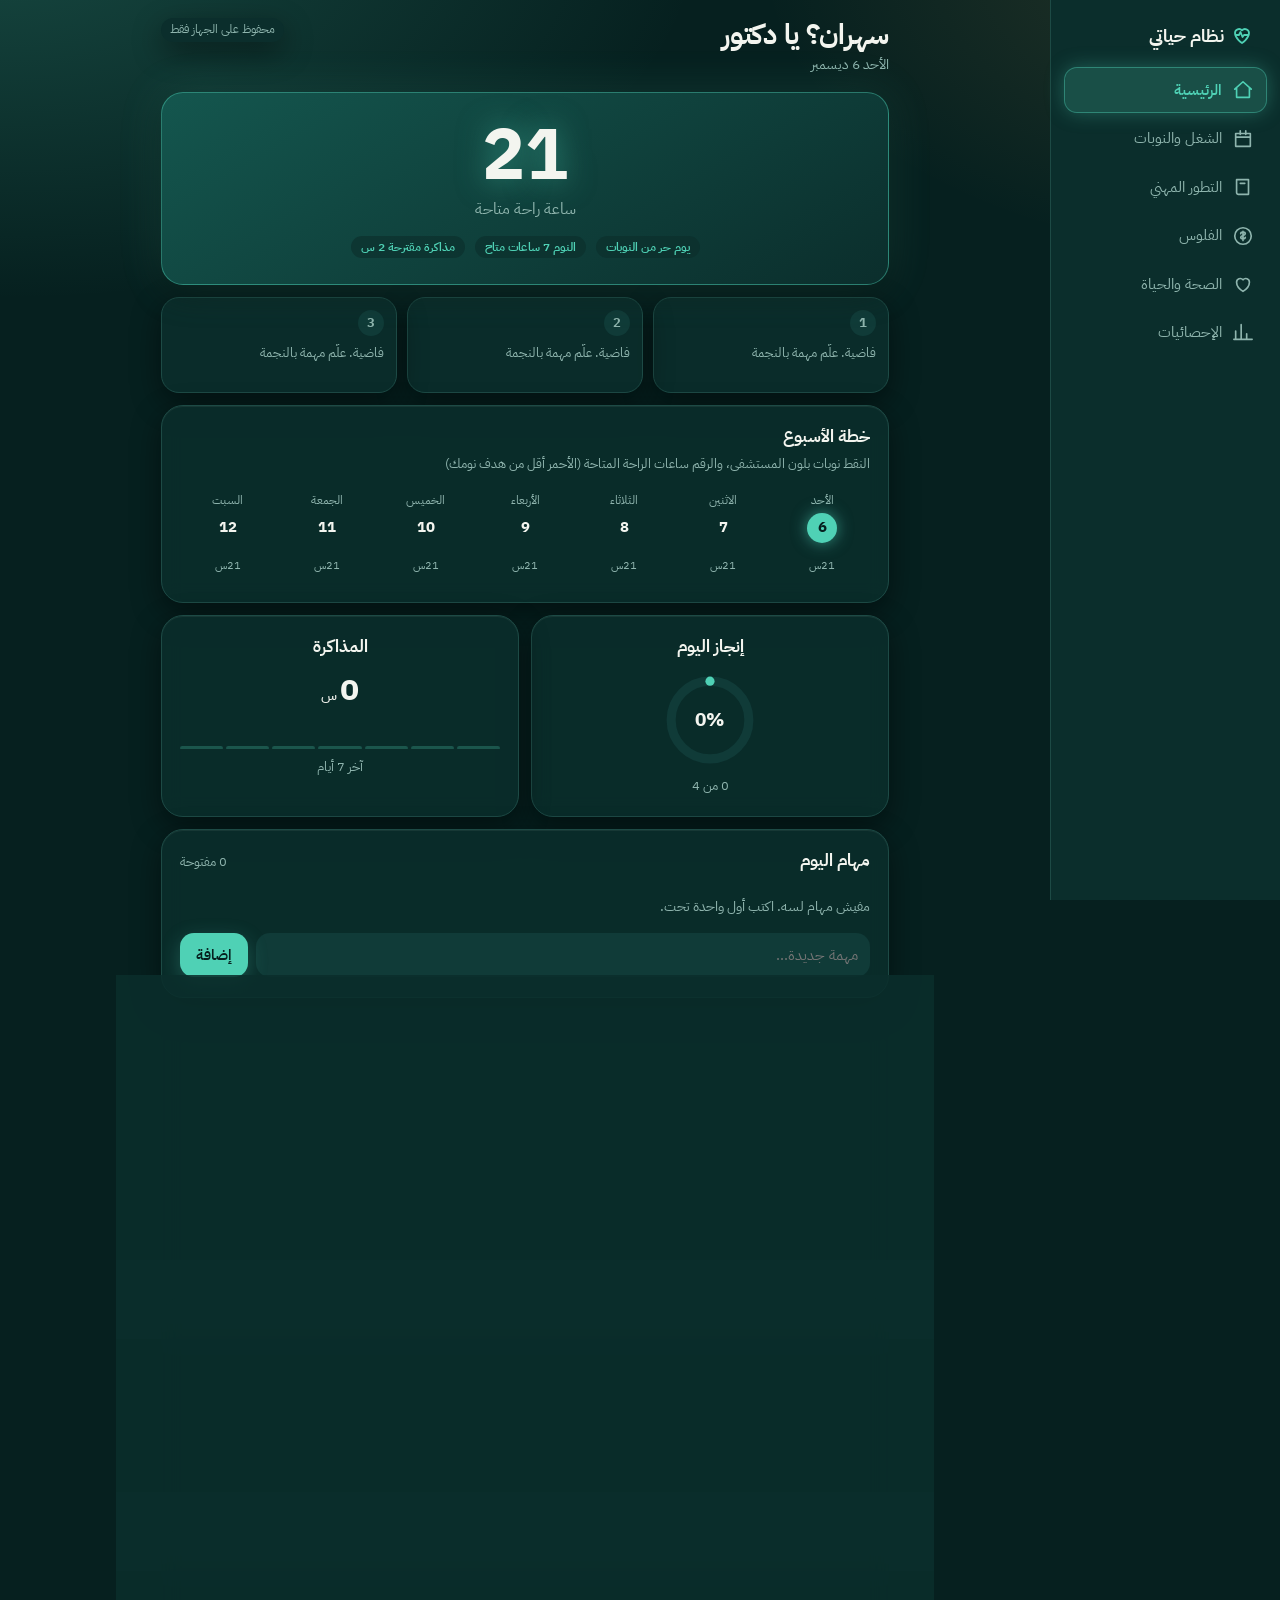
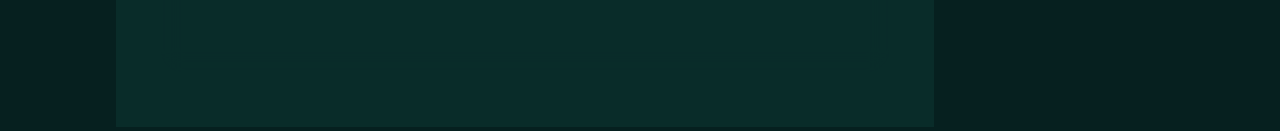
==== index.html @ 26791e23 "Add index.html loader for GitHub Pages Co-Authored-By: Claude Sonnet 5.5 <noreply@anthropic.com> Cla" ====
<!doctype html>
<html lang="ar" dir="rtl"><head><meta charset="utf-8"><meta name="viewport" content="width=device-width,initial-scale=1,viewport-fit=cover"><title>نظام حياتي</title></head>
<body style="background:#06201F">
<script>
/* Assembles the app from src/ at load time (same output as build.py). */
(async()=>{
  const g=p=>fetch('src/'+p).then(r=>{if(!r.ok)throw new Error(p);return r.text()});
  try{
    const [t,c,a,b]=await Promise.all([g('template.html'),g('style.css'),g('app-1.js'),g('app-2.js')]);
    const html='<!doctype html><html lang="ar" dir="rtl"><head><meta charset="utf-8"><meta name="viewport" content="width=device-width,initial-scale=1,viewport-fit=cover"></head><body>'+t.split('/*STYLE*/').join(c).split('/*SCRIPT*/').join(a+b)+'</body></html>';
    document.open();document.write(html);document.close();
  }catch(e){document.body.textContent='تعذّر تحميل التطبيق: '+e.message}
})();
</script>
</body></html>
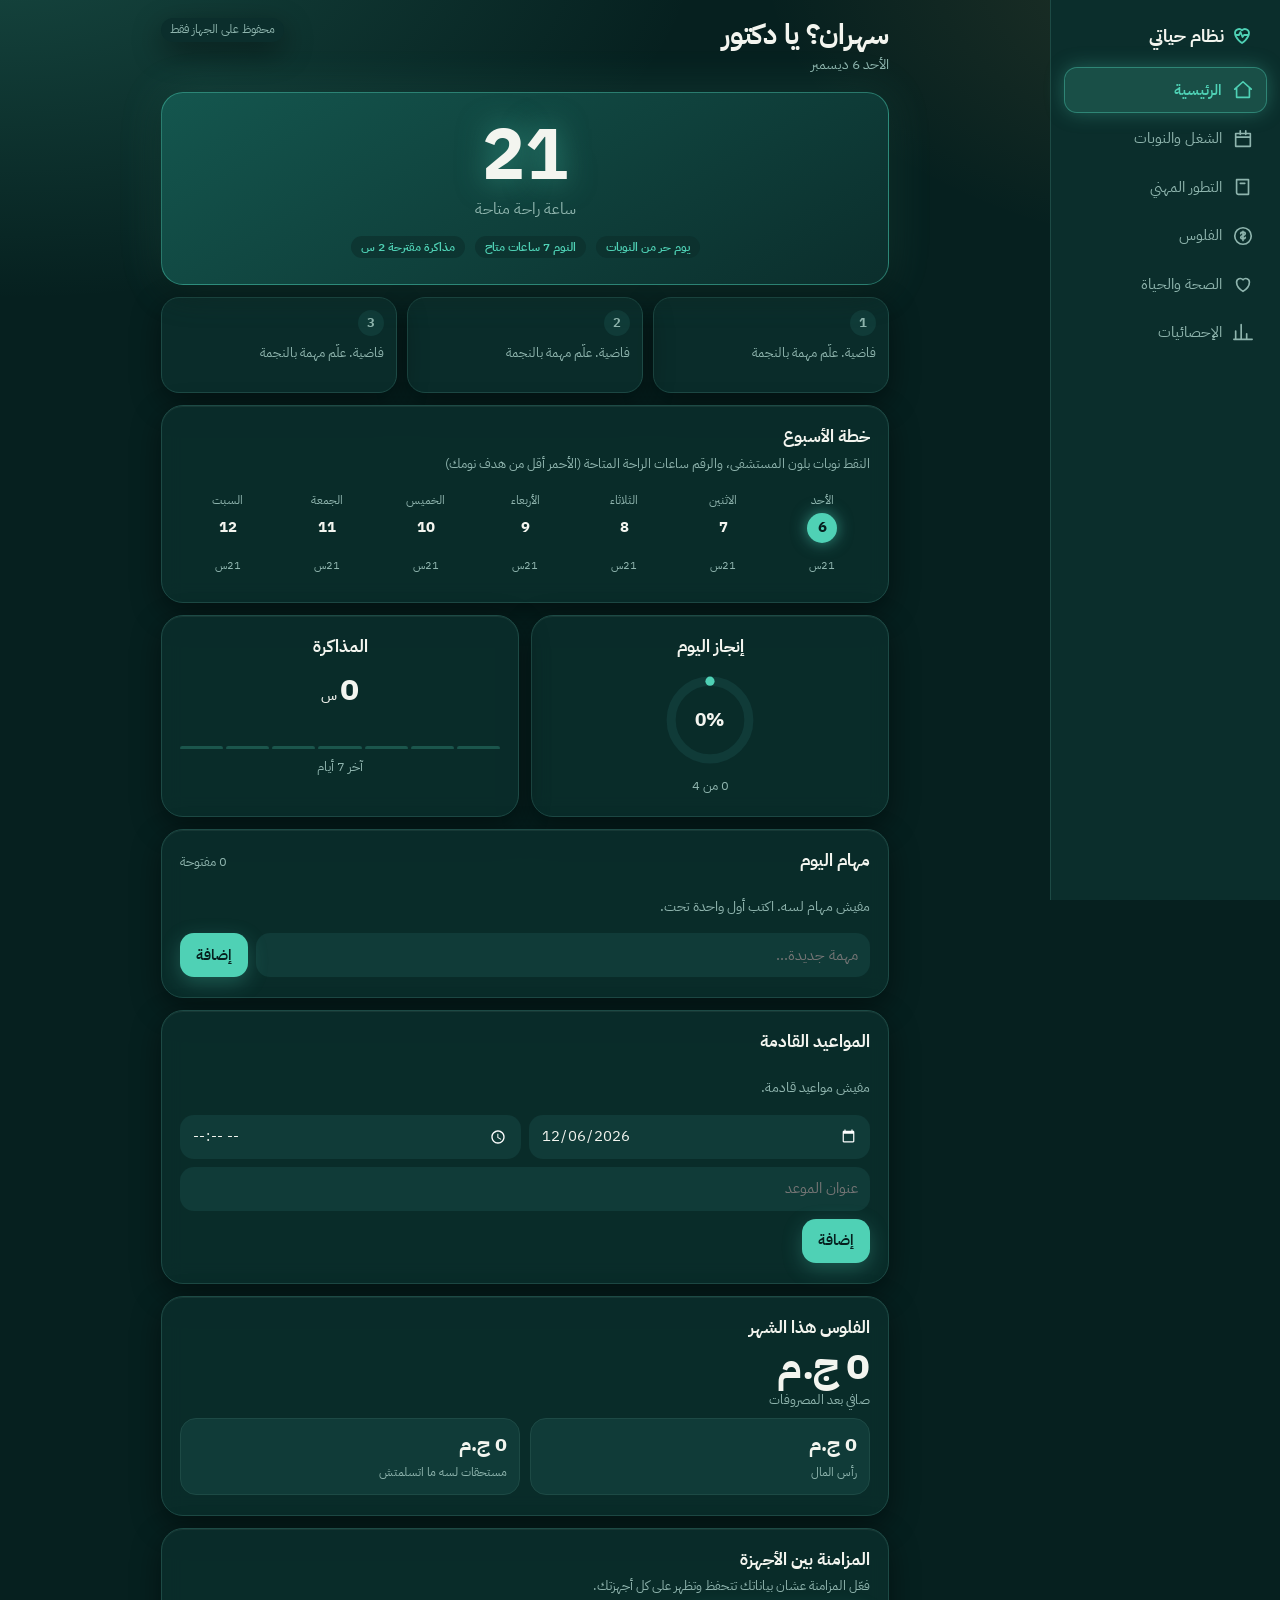
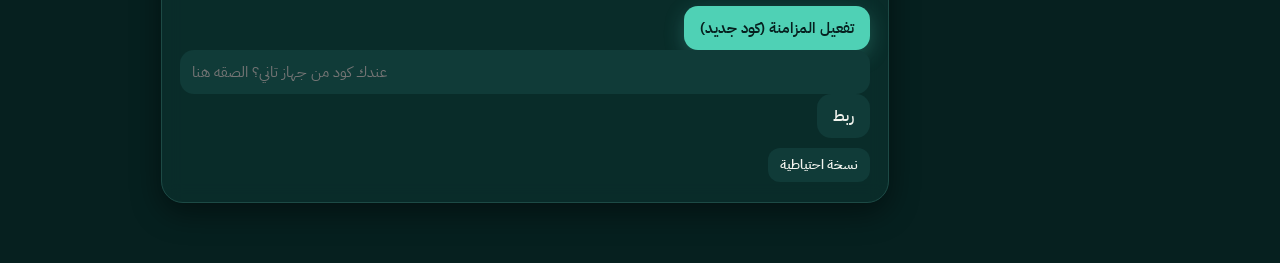
==== commit ec2fdc78: "Make the app installable (PWA): manifest, service worker, icons Co-Authored-By: Claude Sonnet 5.5 <n" ====
--- a/index.html
+++ b/index.html
@@ -1,13 +1,16 @@
 <!doctype html>
-<html lang="ar" dir="rtl"><head><meta charset="utf-8"><meta name="viewport" content="width=device-width,initial-scale=1,viewport-fit=cover"><title>نظام حياتي</title></head>
+<html lang="ar" dir="rtl"><head><meta charset="utf-8"><meta name="viewport" content="width=device-width,initial-scale=1,viewport-fit=cover"><title>نظام حياتي</title>
+<link rel="manifest" href="manifest.webmanifest"><link rel="apple-touch-icon" href="icons/icon-180.png"><meta name="theme-color" content="#06201F"><meta name="mobile-web-app-capable" content="yes"><meta name="apple-mobile-web-app-capable" content="yes"><meta name="apple-mobile-web-app-title" content="نظام حياتي"><meta name="apple-mobile-web-app-status-bar-style" content="black-translucent"></head>
 <body style="background:#06201F">
 <script>
+if('serviceWorker' in navigator)navigator.serviceWorker.register('sw.js').catch(function(){});
 /* Assembles the app from src/ at load time (same output as build.py). */
 (async()=>{
   const g=p=>fetch('src/'+p).then(r=>{if(!r.ok)throw new Error(p);return r.text()});
   try{
     const [t,c,a,b]=await Promise.all([g('template.html'),g('style.css'),g('app-1.js'),g('app-2.js')]);
-    const html='<!doctype html><html lang="ar" dir="rtl"><head><meta charset="utf-8"><meta name="viewport" content="width=device-width,initial-scale=1,viewport-fit=cover"></head><body>'+t.split('/*STYLE*/').join(c).split('/*SCRIPT*/').join(a+b)+'</body></html>';
+    const head='<meta charset="utf-8"><meta name="viewport" content="width=device-width,initial-scale=1,viewport-fit=cover"><link rel="manifest" href="manifest.webmanifest"><link rel="apple-touch-icon" href="icons/icon-180.png"><meta name="theme-color" content="#06201F"><meta name="mobile-web-app-capable" content="yes"><meta name="apple-mobile-web-app-capable" content="yes"><meta name="apple-mobile-web-app-title" content="نظام حياتي"><meta name="apple-mobile-web-app-status-bar-style" content="black-translucent">';
+    const html='<!doctype html><html lang="ar" dir="rtl"><head>'+head+'</head><body>'+t.split('/*STYLE*/').join(c).split('/*SCRIPT*/').join(a+b)+'</body></html>';
     document.open();document.write(html);document.close();
   }catch(e){document.body.textContent='تعذّر تحميل التطبيق: '+e.message}
 })();
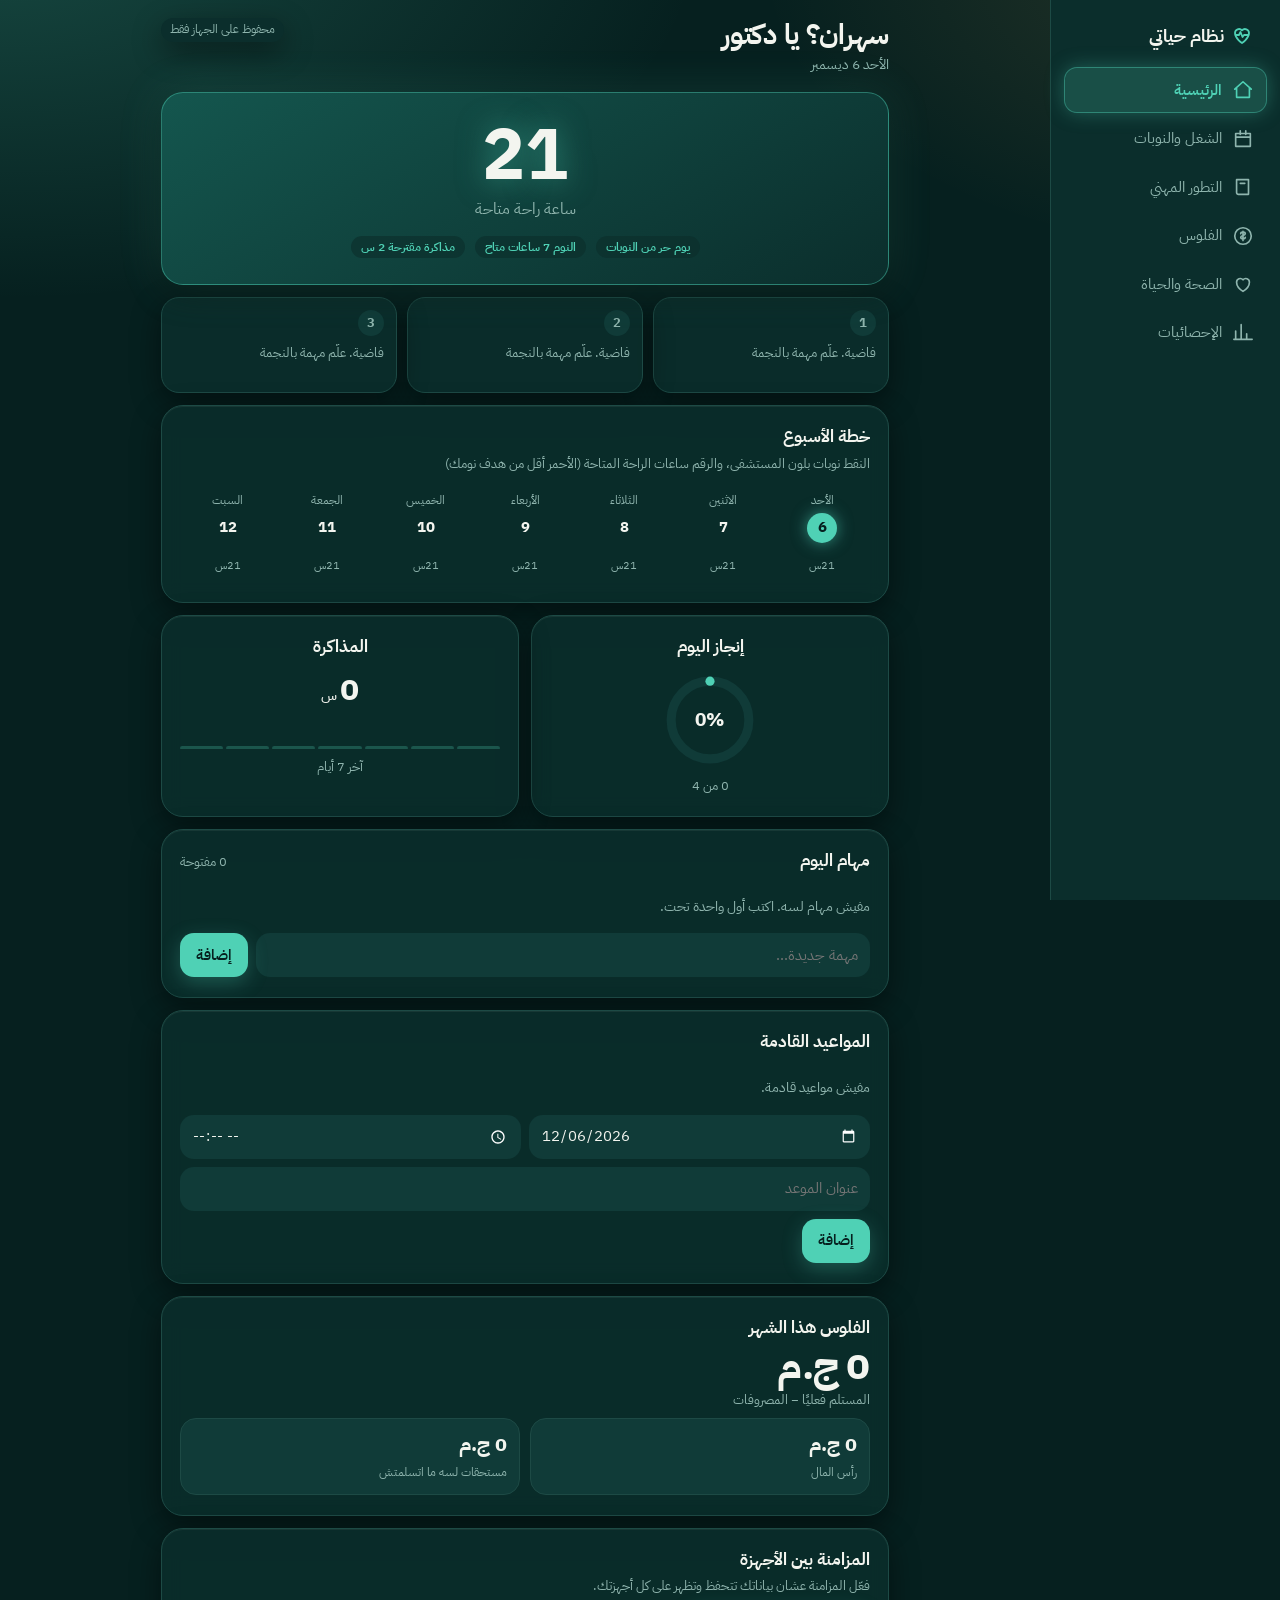
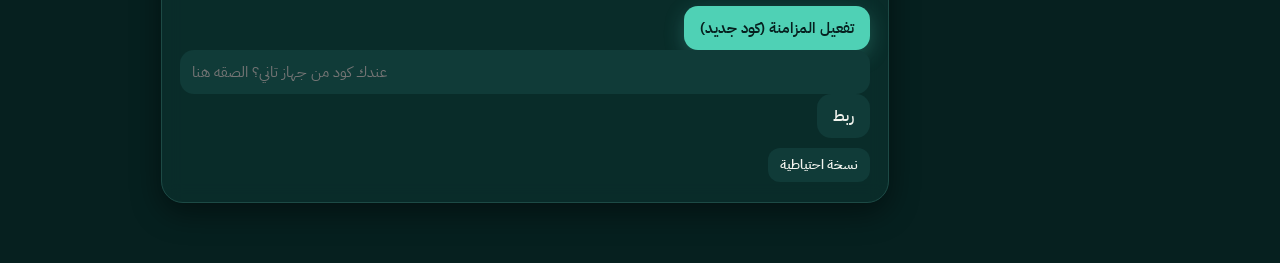
==== commit 301b964a: "Revalidate app files on load so updates show immediately Co-Authored-By: Claude Sonnet 5.5 <noreply@" ====
--- a/index.html
+++ b/index.html
@@ -6,7 +6,7 @@
 if('serviceWorker' in navigator)navigator.serviceWorker.register('sw.js').catch(function(){});
 /* Assembles the app from src/ at load time (same output as build.py). */
 (async()=>{
-  const g=p=>fetch('src/'+p).then(r=>{if(!r.ok)throw new Error(p);return r.text()});
+  const g=p=>fetch('src/'+p,{cache:'no-cache'}).then(r=>{if(!r.ok)throw new Error(p);return r.text()});
   try{
     const [t,c,a,b]=await Promise.all([g('template.html'),g('style.css'),g('app-1.js'),g('app-2.js')]);
     const head='<meta charset="utf-8"><meta name="viewport" content="width=device-width,initial-scale=1,viewport-fit=cover"><link rel="manifest" href="manifest.webmanifest"><link rel="apple-touch-icon" href="icons/icon-180.png"><meta name="theme-color" content="#06201F"><meta name="mobile-web-app-capable" content="yes"><meta name="apple-mobile-web-app-capable" content="yes"><meta name="apple-mobile-web-app-title" content="نظام حياتي"><meta name="apple-mobile-web-app-status-bar-style" content="black-translucent">';
